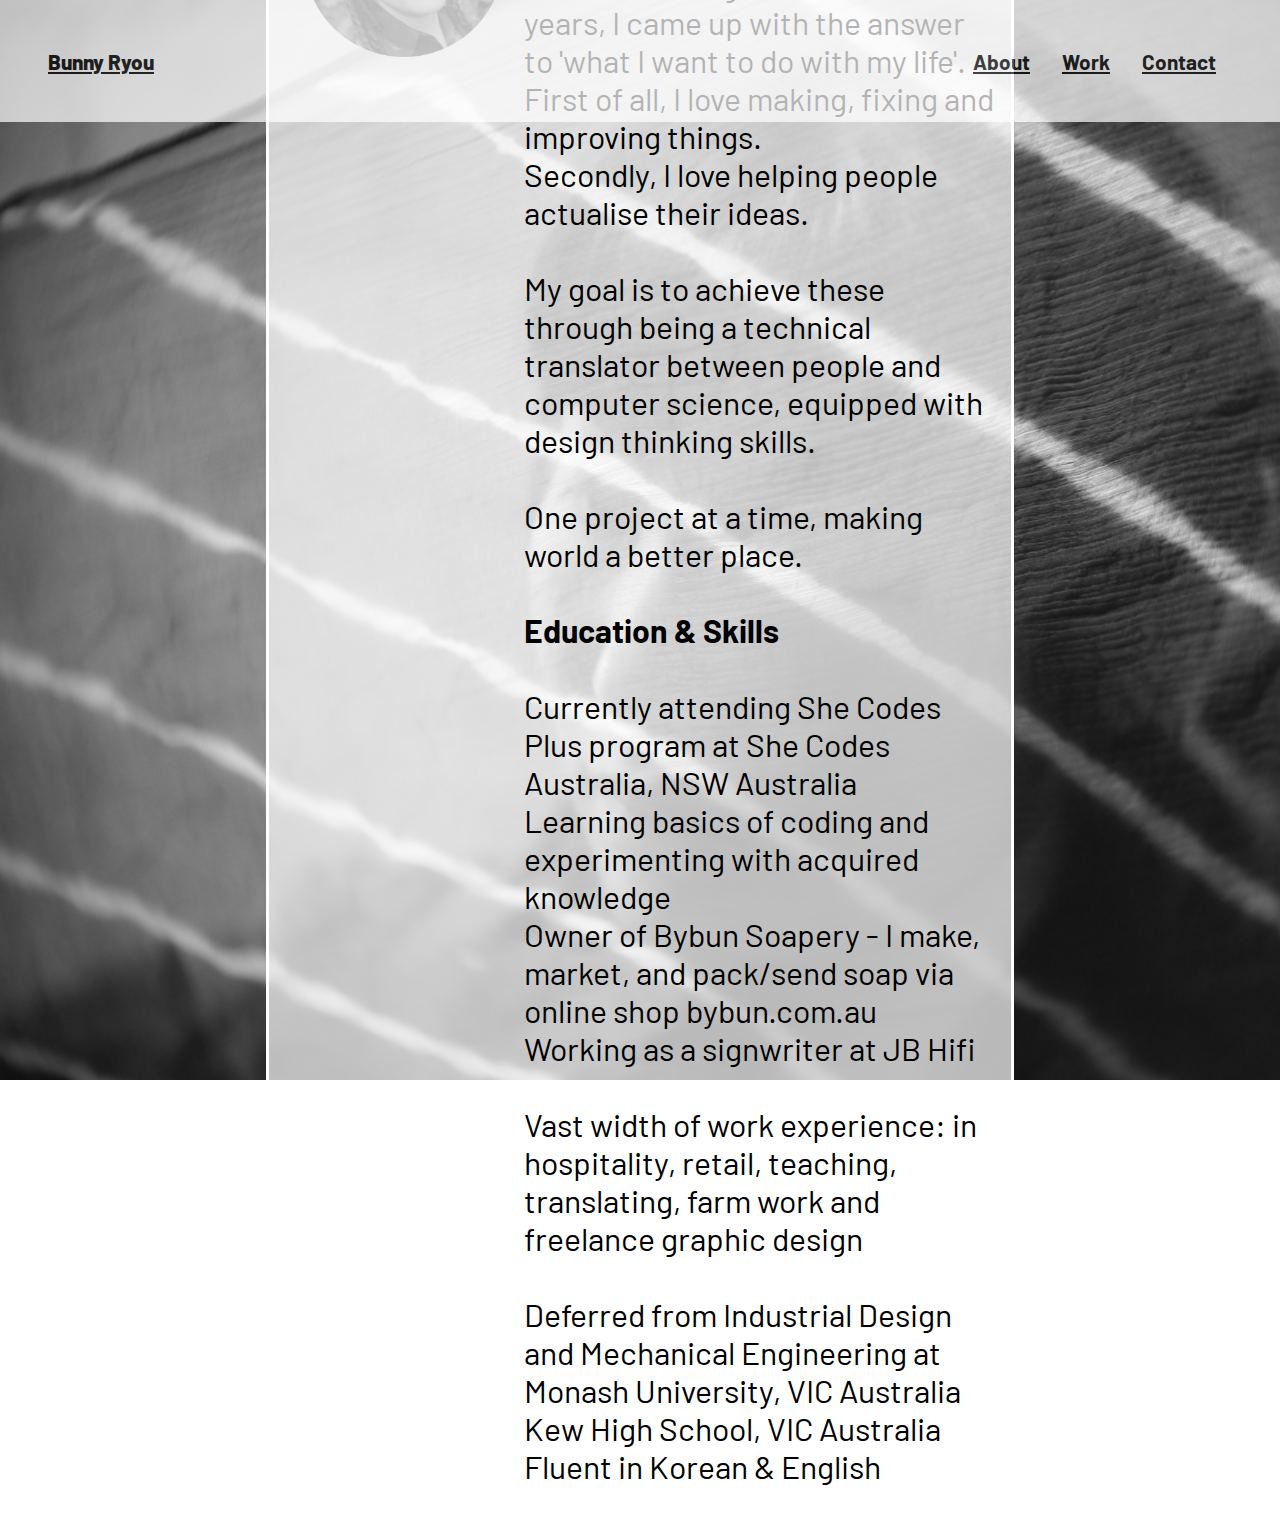
==== about.html @ de84f20f "Add About Page" ====
<!DOCTYPE html>
<html lang="en">
  <head>
    <meta charset="UTF-8" />
    <meta http-equiv="X-UA-Compatible" content="IE=edge" />
    <meta name="viewport" content="width=device-width, initial-scale=1.0" />
    <title>About</title>
    <link rel="stylesheet" href="pagestyles.css" />
  </head>
  <body>
    <header>
      <nav id="mainnav">
        <a href="index.html#home" class="selected">Bunny Ryou</a>
        <nav>
          <a href="index.html#about">About</a>
          <a href="work.html">Work</a>
          <a href="index.html#contact">Contact</a>
        </nav>
      </nav>
    </header>

    <main>
      <section id="portfolio">
        <div class="row" id="about">
            <img src="./images/bunprofile.png"><br>
         <p><b>
            Goal</b><br><br>
            After inhabiting the Earth for 33 years, I came up with the answer to 'what I want to do with my life'.<br>
First of all, I love making, fixing and improving things.<br>
Secondly, I love helping people  actualise their ideas.<br><br>

My goal is to achieve these through being a technical translator between people and computer science, equipped with design thinking skills. 
<br><br>
One project at a time, making world a better place.<br><br>

<b>
Education & Skills<br><br></b>

Currently attending She Codes Plus program at She Codes Australia, NSW Australia<br>
Learning basics of coding and experimenting with acquired knowledge<br>
Owner of Bybun Soapery - I make, market, and pack/send soap via online shop bybun.com.au<br>
Working as a signwriter at JB Hifi<br><br>

Vast width of work experience: in hospitality, retail, teaching, translating, farm work and freelance graphic design<br><br>

Deferred from Industrial Design and Mechanical Engineering at Monash University, VIC Australia <br>
Kew High School, VIC Australia <br>
Fluent in Korean & English<br>
</p>
            
            
            
        </div>
        <div class="row">
         <div class="project-text column">
            <h3>More information found in:
            <a href=https://github.com/Bbuunn/shecodesplus-portfolio>github</a>
            <a href="https://www.linkedin.com/in/eun-cho-ryou">linked in</a></h3>
         </div>
        </div>

         
        
               
        <!-- This row always goes last -->
        <div class="row" id="row-title">
            <h2>Animal Info - Rabbittus Curiosa<br>
                (Other Names: Bunny Ryou, Eun Cho Ryou, Bunbun)<br>
                Status: Endangered</h2>
        </div>
      </section>
    </main>
  </body>
</html>
---- pagestyles.css ----
/* Bunny's She Codes Plus Portfolio Website */

@import url('https://fonts.googleapis.com/css2?family=Barlow:ital,wght@0,100;0,400;0,600;0,700;1,700&display=swap');
html {
  font-family: 'Barlow', sans-serif;
  /* background-color: #fff; */
  scroll-behavior: smooth;
}

:root {
  --headerheight: 10vh;
  }


/* Red Border Debugger */
/* *
{
  box-sizing: border-box;
  border: 1px solid red;
} */

header {
  width: 100vw;
  height: var(--headerheight);
  padding: 1rem 2rem;
  position: fixed;
  background-color: white;
  opacity: 0.7;
 /*Center Nav elements Vertically*/
  display: flex;
  align-items: center;
  z-index: 999;
 }

header nav {
  display: flex;
  flex-wrap: nowrap;
  font-weight: 700;

}

nav a
{
  display: flex;
  flex-wrap: nowrap;
  font-size: 1.3rem;
  color: black;
  padding: 0 1rem;
}

a:hover {
  color: orangered;
}

nav#mainnav {
      justify-content:space-between;
      font-weight:800;
      flex-grow: 1;
      padding: 0 5rem 0 0;
}

body {
  margin: 0px;
  min-height: 100vh;
}

section {
  height: 100vh;
  padding: var(--headerheight) 16rem;
  font-size: 1rem;
  color: black;
  display: flex;
  flex-direction: column-reverse;
  align-items: stretch;
  background-image: url('./images/bunhori2.JPG');
  background-size: cover;
  justify-content: center;
 }
/* Below needs media query */

.row {
display: flex;
padding: 15px;
margin: 10px;
background-color: rgba(255,255,255,70%);
border: 3px solid white;
border-radius: 5px;
} 
/* 
#row-title {
    
} */
h2 {
    margin: 0;
    font-size: 2rem;
}

h3 {
    margin: 0;
    font-size: 1.5rem;
}
.project-text {
width: 100%;
font-size: 1.5rem;
}

#about {
    font-size: 2rem;
}

/* Fix this */
@media (max-width: 1024px) {
  
.project image {
    flex: 30%;
    display: inline;
}
    
.project-text {
    flex: 70%;
    font-size: 1.5rem;
    display: inline;
}

}

@media (max-width: 768px) {
    
    .project image {
        flex: 100%;
    }
        
    .project-text {
        flex: 100%;
        font-size: 1.5rem;
        display: block;
    }
      
}

@media (max-width: 480px) {

    .project image {
        width: 100%;
        display: block;
    }
        
    .project-text {
        width: 100%;
        font-size: 1.5rem;
        display: block;
    }
}   

.row img {
    height:200px;
    padding: 0 20px;
}
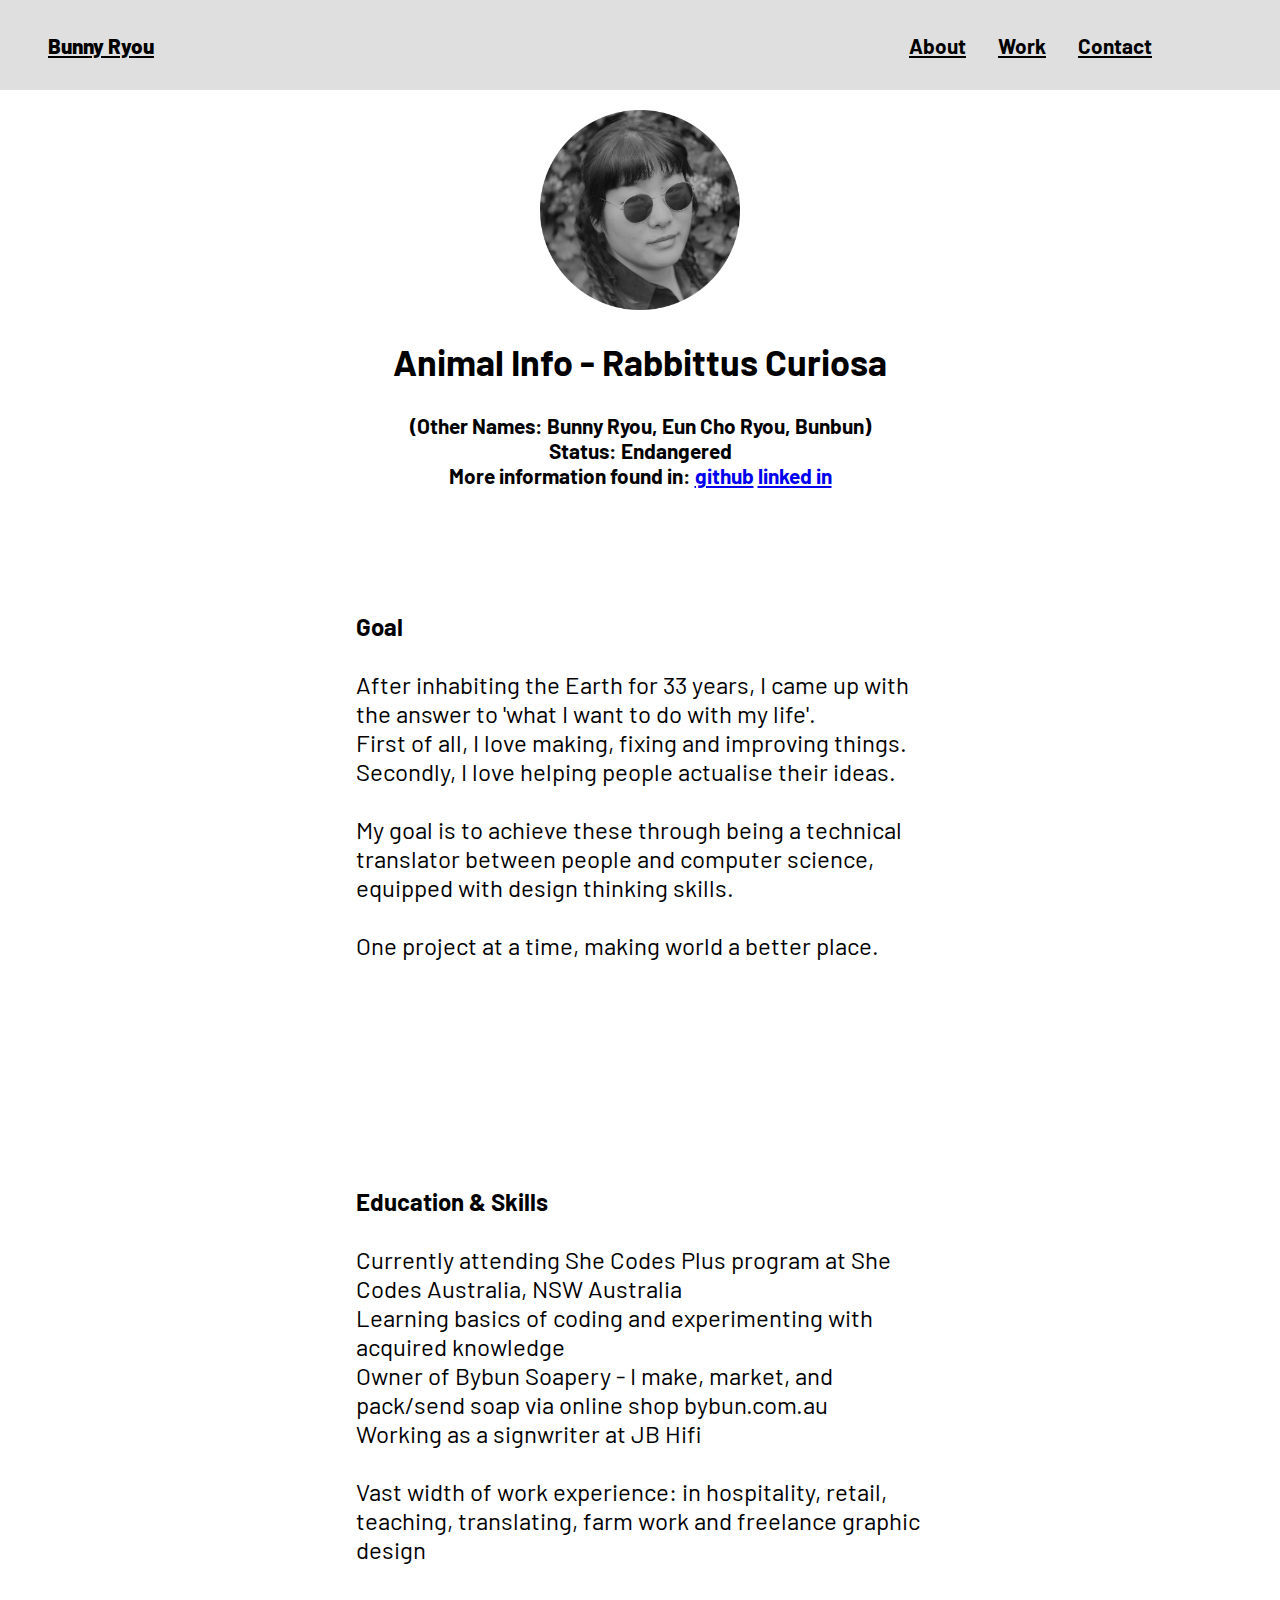
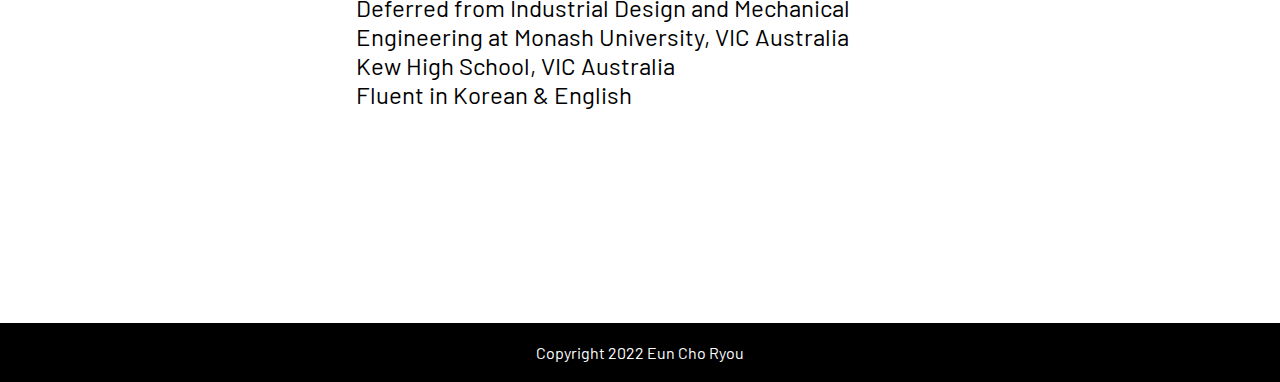
==== commit e974d46d: "final3" ====
--- a/about.html
+++ b/about.html
@@ -1,11 +1,14 @@
 <!DOCTYPE html>
 <html lang="en">
+  <!-- This site was developed by Bunny Ryou
+(bunnyryou@gmail.com) -->
   <head>
     <meta charset="UTF-8" />
     <meta http-equiv="X-UA-Compatible" content="IE=edge" />
     <meta name="viewport" content="width=device-width, initial-scale=1.0" />
     <title>About</title>
-    <link rel="stylesheet" href="pagestyles.css" />
+    <link rel="stylesheet" href="global.css" />
+    <link rel="stylesheet" href="about.css" />
   </head>
   <body>
     <header>
@@ -18,57 +21,49 @@
         </nav>
       </nav>
     </header>
+    <main>
+      <section>
+        <div id="rows">
+          <div class="row" id="one">
+            <img src="./images/bunprofile.png">
+          </div>
+            <div class="row" id="two">
+            <h2>Animal Info - Rabbittus Curiosa</h2>
+              <h3>(Other Names: Bunny Ryou, Eun Cho Ryou, Bunbun)<br>
+              Status: Endangered<br>
+              More information found in:
+           <a href=https://github.com/Bbuunn/shecodesplus-portfolio>github</a>
+           <a href="https://www.linkedin.com/in/eun-cho-ryou">linked in</a></h3>
+          </div>
+          <div class="row" id="three">
+            <p><b>Goal</b><br><br>
+            After inhabiting the Earth for 33 years, I came up with the answer to 'what I want to do with my life'.<br>
+            First of all, I love making, fixing and improving things.<br>
+            Secondly, I love helping people  actualise their ideas.<br><br>
 
-    <main>
-      <section id="portfolio">
-        <div class="row" id="about">
-            <img src="./images/bunprofile.png"><br>
-         <p><b>
-            Goal</b><br><br>
-            After inhabiting the Earth for 33 years, I came up with the answer to 'what I want to do with my life'.<br>
-First of all, I love making, fixing and improving things.<br>
-Secondly, I love helping people  actualise their ideas.<br><br>
+            My goal is to achieve these through being a technical translator between people and computer science, equipped with design thinking skills. 
+            <br><br>
+            One project at a time, making world a better place.<br><br>
+            </p>
+          </div>
+          <div class="row" id="four">
+            <b><p>Education & Skills<br><br></b>
 
-My goal is to achieve these through being a technical translator between people and computer science, equipped with design thinking skills. 
-<br><br>
-One project at a time, making world a better place.<br><br>
+            Currently attending She Codes Plus program at She Codes Australia, NSW Australia<br>
+            Learning basics of coding and experimenting with acquired knowledge<br>
+            Owner of Bybun Soapery - I make, market, and pack/send soap via online shop bybun.com.au<br>
+            Working as a signwriter at JB Hifi<br><br>
 
-<b>
-Education & Skills<br><br></b>
+            Vast width of work experience: in hospitality, retail, teaching, translating, farm work and freelance graphic design<br><br>
 
-Currently attending She Codes Plus program at She Codes Australia, NSW Australia<br>
-Learning basics of coding and experimenting with acquired knowledge<br>
-Owner of Bybun Soapery - I make, market, and pack/send soap via online shop bybun.com.au<br>
-Working as a signwriter at JB Hifi<br><br>
-
-Vast width of work experience: in hospitality, retail, teaching, translating, farm work and freelance graphic design<br><br>
-
-Deferred from Industrial Design and Mechanical Engineering at Monash University, VIC Australia <br>
-Kew High School, VIC Australia <br>
-Fluent in Korean & English<br>
-</p>
-            
-            
-            
-        </div>
-        <div class="row">
-         <div class="project-text column">
-            <h3>More information found in:
-            <a href=https://github.com/Bbuunn/shecodesplus-portfolio>github</a>
-            <a href="https://www.linkedin.com/in/eun-cho-ryou">linked in</a></h3>
-         </div>
-        </div>
-
-         
-        
-               
-        <!-- This row always goes last -->
-        <div class="row" id="row-title">
-            <h2>Animal Info - Rabbittus Curiosa<br>
-                (Other Names: Bunny Ryou, Eun Cho Ryou, Bunbun)<br>
-                Status: Endangered</h2>
-        </div>
+            Deferred from Industrial Design and Mechanical Engineering at Monash University, VIC Australia <br>
+            Kew High School, VIC Australia <br>
+            Fluent in Korean & English<br>
+            </p>
+          </div>
+       </div>             
       </section>
     </main>
+    <footer>Copyright 2022 Eun Cho Ryou</footer>
   </body>
 </html>
--- a/global.css
+++ b/global.css
@@ -0,0 +1,79 @@
+@import url("https://fonts.googleapis.com/css2?family=Barlow:ital,wght@0,100;0,400;0,600;0,700;1,700&display=swap");
+
+* {
+  box-sizing: border-box;
+}
+
+html {
+  font-family: "Barlow", sans-serif;
+  /* background-color: #fff; */
+  scroll-behavior: smooth;
+}
+
+:root {
+  --headerheight: 10vh;
+}
+
+body {
+  margin: 0px;
+  min-height: 100vh;
+}
+
+a:hover {
+  color: orangered;
+}
+
+header {
+  width: 100vw;
+  height: var(--headerheight);
+  padding: 1rem 2rem;
+  position: fixed;
+  background-color: rgb(223, 223, 223);
+  opacity: 1;
+  /*Center Nav elements Vertically*/
+  display: flex;
+  align-items: center;
+  z-index: 999;
+}
+
+header nav {
+  display: flex;
+  flex-wrap: nowrap;
+  font-weight: 700;
+}
+
+nav#mainnav {
+  justify-content: space-between;
+  font-weight: 800;
+  flex-grow: 1;
+  padding: 0 5rem 0 0;
+  white-space: nowrap;
+}
+
+nav a {
+  display: flex;
+  flex-wrap: nowrap;
+  font-size: 1.3rem;
+  color: black;
+  padding: 0 1rem;
+}
+
+nav#mainnav {
+  justify-content: space-between;
+  font-weight: 800;
+  flex-grow: 1;
+  padding: 0 5rem 0 0;
+}
+
+@media (max-width: 480px) {
+  nav a {
+    font-size: 1rem;
+  }
+}
+
+footer {
+  padding: 20px 20px;
+  text-align: center;
+  background-color: black;
+  color: white;
+}
--- a/about.css
+++ b/about.css
@@ -0,0 +1,89 @@
+/* 1 Column Structure */
+body {
+  background-image: url("/images/forest.jpg");
+  background-size: cover;
+}
+
+section {
+  padding: var(--headerheight) 16rem;
+  font-size: 1.5rem;
+  color: black;
+  background-color: rgba(255, 255, 255, 0.2);
+}
+
+h2,
+h3 {
+  text-align: center;
+}
+h3 {
+  font-size: 1.3rem;
+}
+
+img {
+  display: block;
+  margin: 20px auto;
+  width: 200px;
+}
+
+#three,
+#four {
+  background-color: rgba(255, 255, 255, 0.8);
+  padding: 50px;
+  margin: 50px;
+}
+
+/* Break points: 1024px 768px 480px*/
+@media (max-width: 1024px) {
+  section {
+    padding-right: 10rem;
+    padding-left: 10rem;
+  }
+
+  img {
+    margin: 15px auto;
+    width: 200px;
+  }
+  #three,
+  #four {
+    padding: 40px;
+    margin: 30px;
+  }
+}
+
+@media (max-width: 850px) {
+  section {
+    padding-right: 3.5rem;
+    padding-left: 3.5rem;
+    font-size: 1.2rem;
+  }
+  h2 {
+    font-size: 2rem;
+  }
+  h3 {
+    font-size: 1rem;
+  }
+
+  img {
+    margin: 10px auto;
+    width: 200px;
+  }
+}
+
+@media (max-width: 480px) {
+  section {
+    padding-right: 2rem;
+    padding-left: 2rem;
+    font-size: 1rem;
+  }
+
+  img {
+    margin: 10px auto;
+    width: 100px;
+  }
+  h2 {
+    font-size: 1.5rem;
+  }
+  h3 {
+    font-size: 1rem;
+  }
+}
